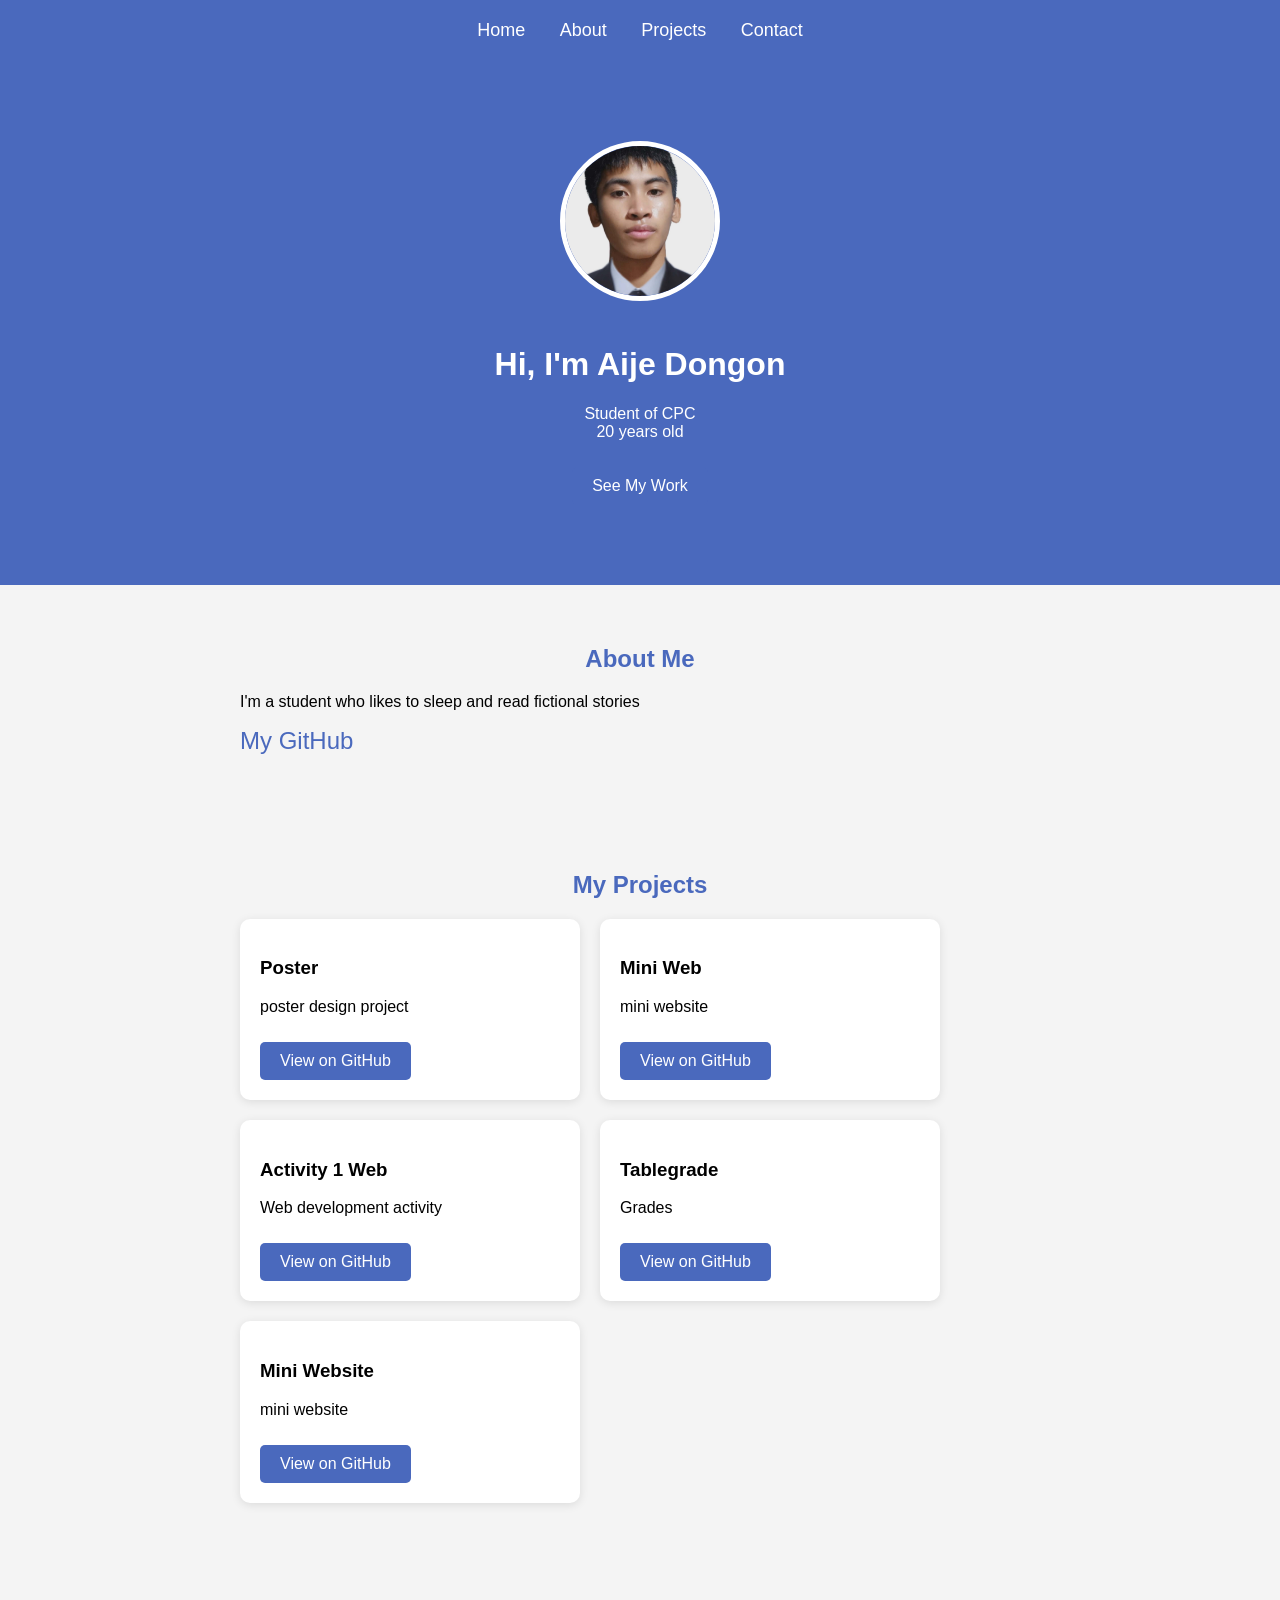
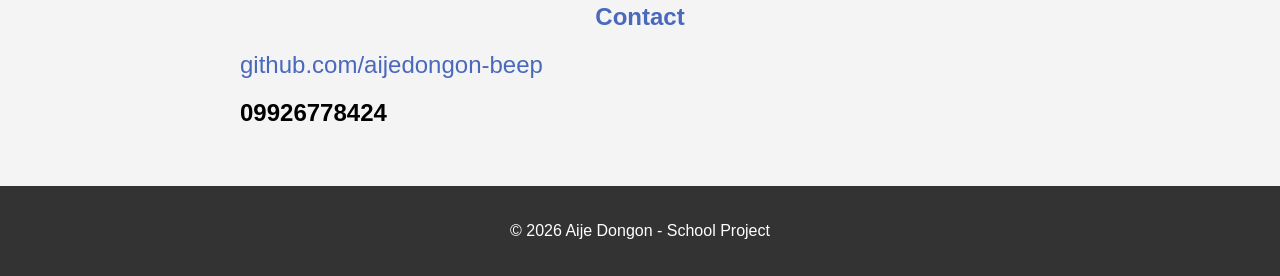
==== index.html @ 695c45ba "Add files via upload" ====
<!DOCTYPE html>
<html>
<head>
    <title>Aije Dongon - Portfolio</title>
    <link rel="stylesheet" href="style.css">
</head>
<body>

    <header>
        <nav>
            <a href="#home">Home</a>
            <a href="#about">About</a>
            <a href="#projects">Projects</a>
            <a href="#contact">Contact</a>
        </nav>
    </header>

    <div id="home" class="hero">
        <img src="pic.jpg" alt="Aije Dongon" class="profile-pic">
        <h1>Hi, I'm Aije Dongon</h1>
        <p>Student of CPC 
            <br>20 years old </p>
        <a href="#projects" class="btn">See My Work</a>
    </div>

    <section id="about">
        <h2>About Me</h2>
        <p>I'm a student who likes to sleep and read fictional stories</p>
        <p><a href="https://github.com/aijedongon-beep" target="_blank" class="github-link"> My GitHub</a></p>
    </section>

    <section id="projects">
        <h2>My Projects</h2>
        <div class="projects">
            <div class="project">
                <h3>Poster</h3>
                <p> poster design project</p>
                <a href="https://github.com/aijedongon-beep/Poster" target="_blank" class="btn">View on GitHub</a>
            </div>
            <div class="project">
                <h3>Mini Web</h3>
                <p> mini website</p>
                <a href="https://github.com/aijedongon-beep/Mini-Web" target="_blank" class="btn">View on GitHub</a>
            </div>
            <div class="project">
                <h3>Activity 1 Web</h3>
                <p>Web development activity</p>
                <a href="https://github.com/aijedongon-beep/ACTIVITY---1-WEB" target="_blank" class="btn">View on GitHub</a>
            </div>
            <div class="project">
                <h3>Tablegrade</h3>
                <p>Grades</p>
                <a href="https://github.com/aijedongon-beep/Tablegrade" target="_blank" class="btn">View on GitHub</a>
            </div>
            <div class="project">
                <h3>Mini Website</h3>
                <p>mini website</p>
                <a href="https://github.com/aijedongon-beep/MINI-WEBSITE" target="_blank" class="btn">View on GitHub</a>
            </div>
        </div>
    </section>

    <section id="contact">
        <h2>Contact</h2>
        <p><a href="https://github.com/aijedongon-beep" target="_blank" class="github-link"> github.com/aijedongon-beep</a>
        <br><h1>09926778424</h1></p>
    </section>

    <footer>
        <p>© 2026 Aije Dongon - School Project</p>
    </footer>

</body>
</html>
---- style.css ----
body {
    font-family: Arial;
    margin: 0;
    padding: 0;
    background: #f4f4f4;
}

header {
    background: #4a69bd;
    color: white;
    padding: 20px;
    text-align: center;
}

nav a {
    color: white;
    text-decoration: none;
    margin: 0 15px;
    font-size: 18px;
}

.hero {
    background: #4a69bd;
    color: white;
    text-align: center;
    padding: 80px 20px;
}

.profile-pic {
    width: 150px;
    height: 150px;
    border-radius: 50%;
    border: 5px solid white;
    margin-bottom: 20px;
    object-fit: cover;
}

section {
    padding: 40px 20px;
    max-width: 800px;
    margin: 0 auto;
}

h2 {
    color: #4a69bd;
    text-align: center;
}

.projects {
    display: flex;
    gap: 20px;
    flex-wrap: wrap;
}

.project {
    background: white;
    padding: 20px;
    border-radius: 10px;
    width: 300px;
    box-shadow: 0 2px 10px rgba(0,0,0,0.1);
}

.btn {
    background: #4a69bd;
    color: white;
    padding: 10px 20px;
    text-decoration: none;
    border-radius: 5px;
    display: inline-block;
    margin-top: 10px;
}

.btn:hover {
    background: #3b5aa0;
}

footer {
    background: #333;
    color: white;
    text-align: center;
    padding: 20px;
}

.github-link {
    font-size: 24px;
    color: #4a69bd;
    text-decoration: none;
}
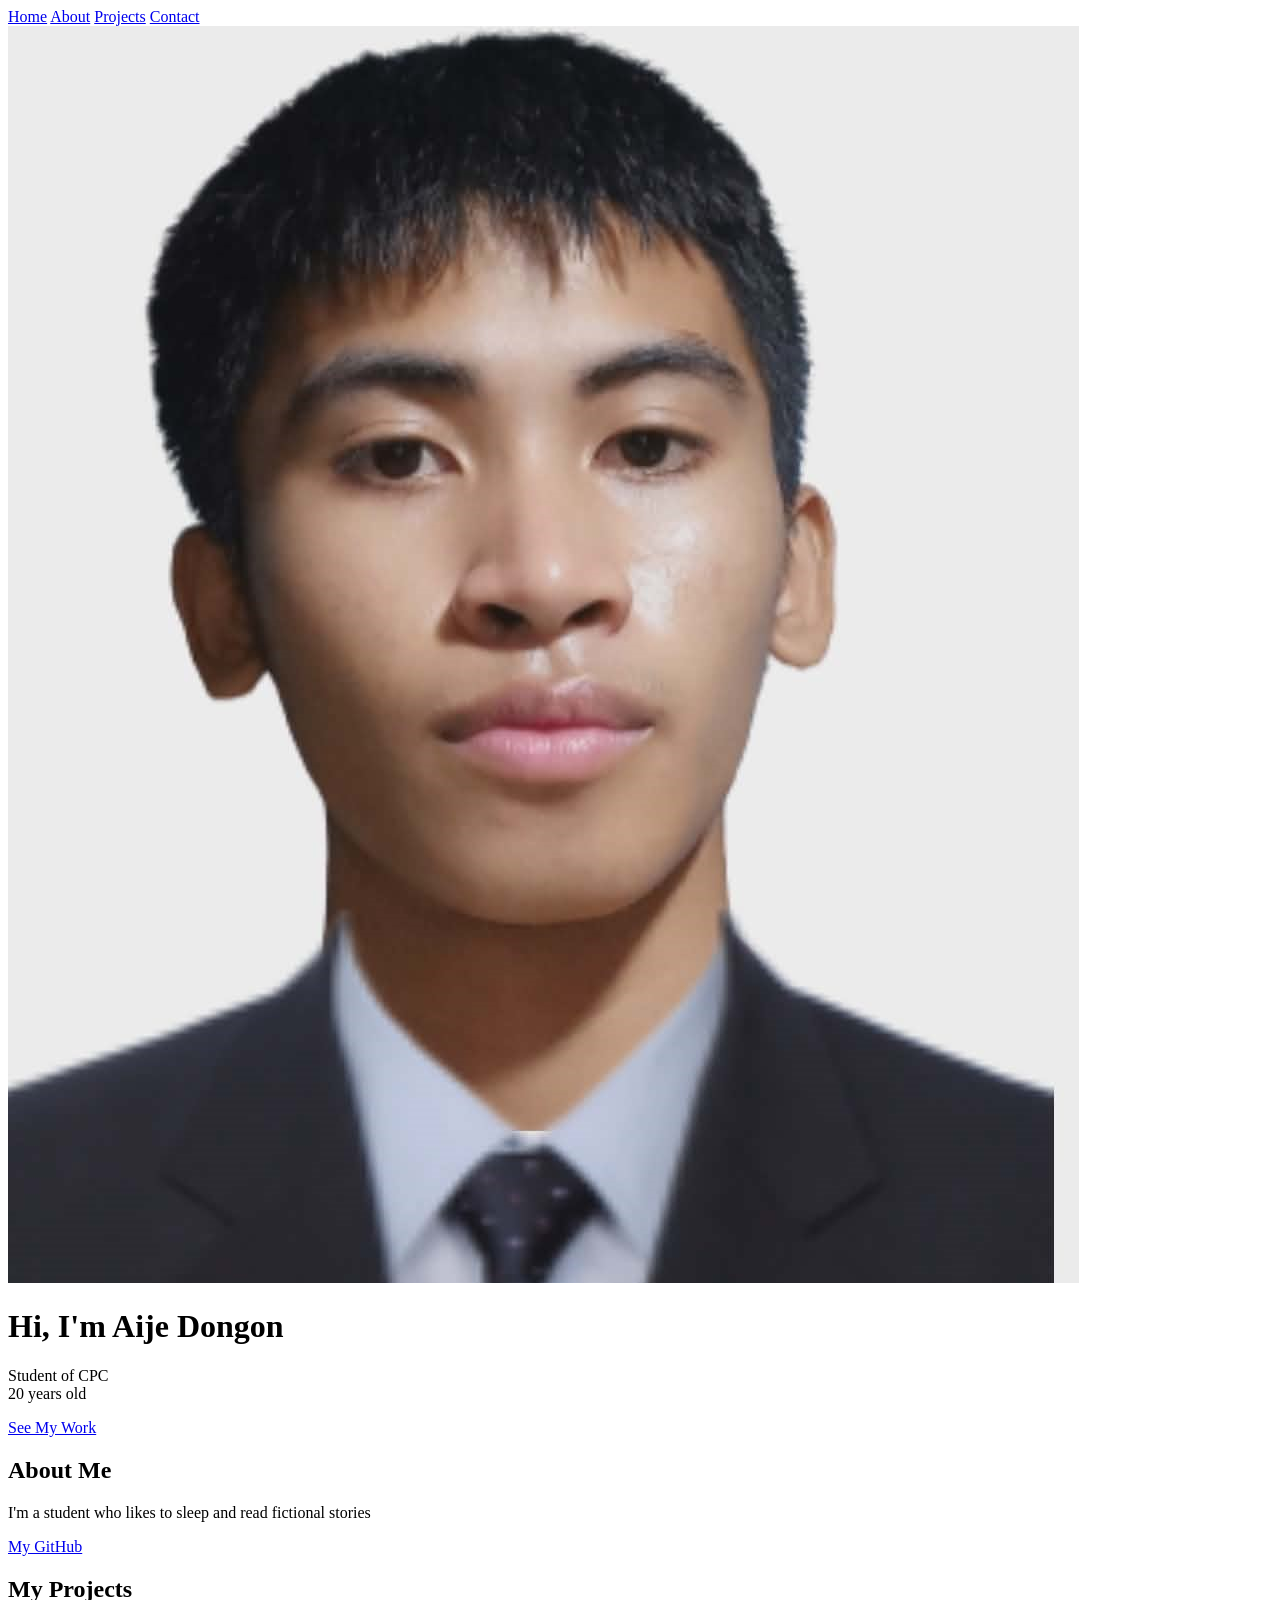
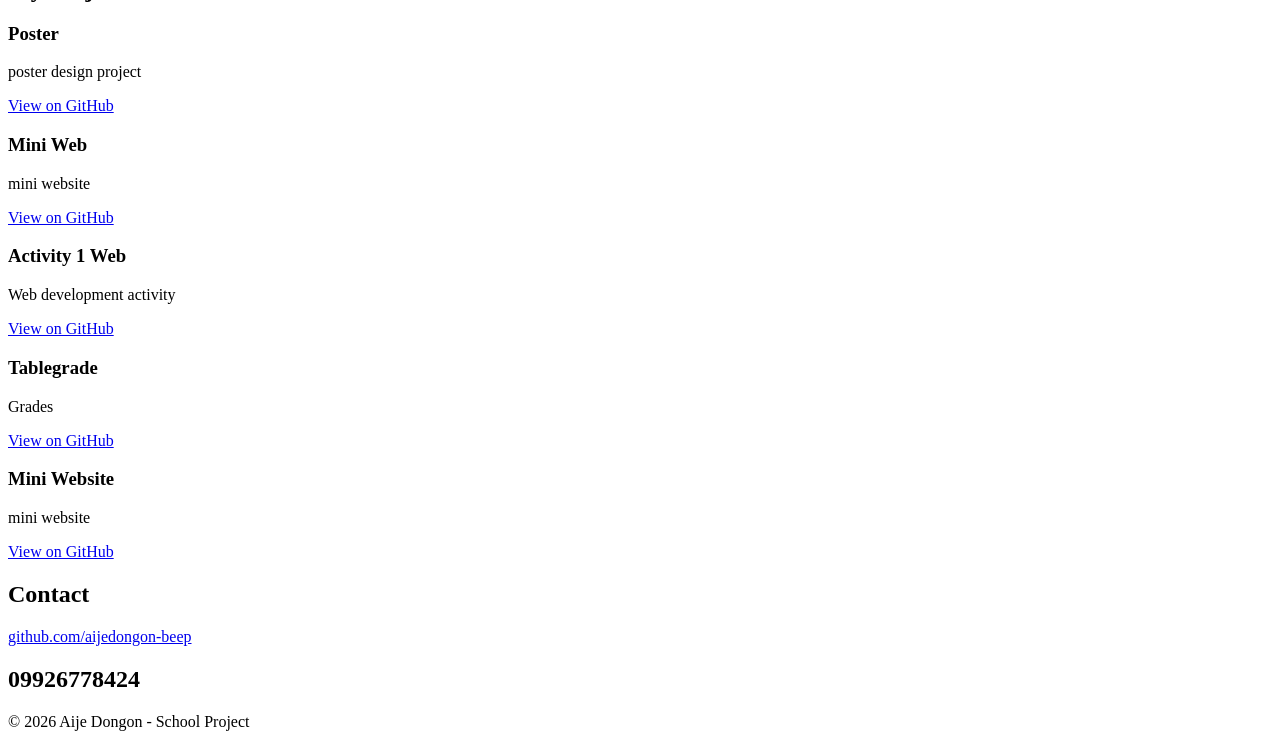
==== commit 67e72c2a: "Update index.html" ====
--- a/index.html
+++ b/index.html
@@ -1,6 +1,8 @@
 <!DOCTYPE html>
 <html>
 <head>
+    <meta charset="UTF-8">
+    <meta name="viewport" content="width=device-width, intial-scale=1.0>
     <title>Aije Dongon - Portfolio</title>
     <link rel="stylesheet" href="style.css">
 </head>
@@ -71,4 +73,4 @@
     </footer>
 
 </body>
-</html>+</html>
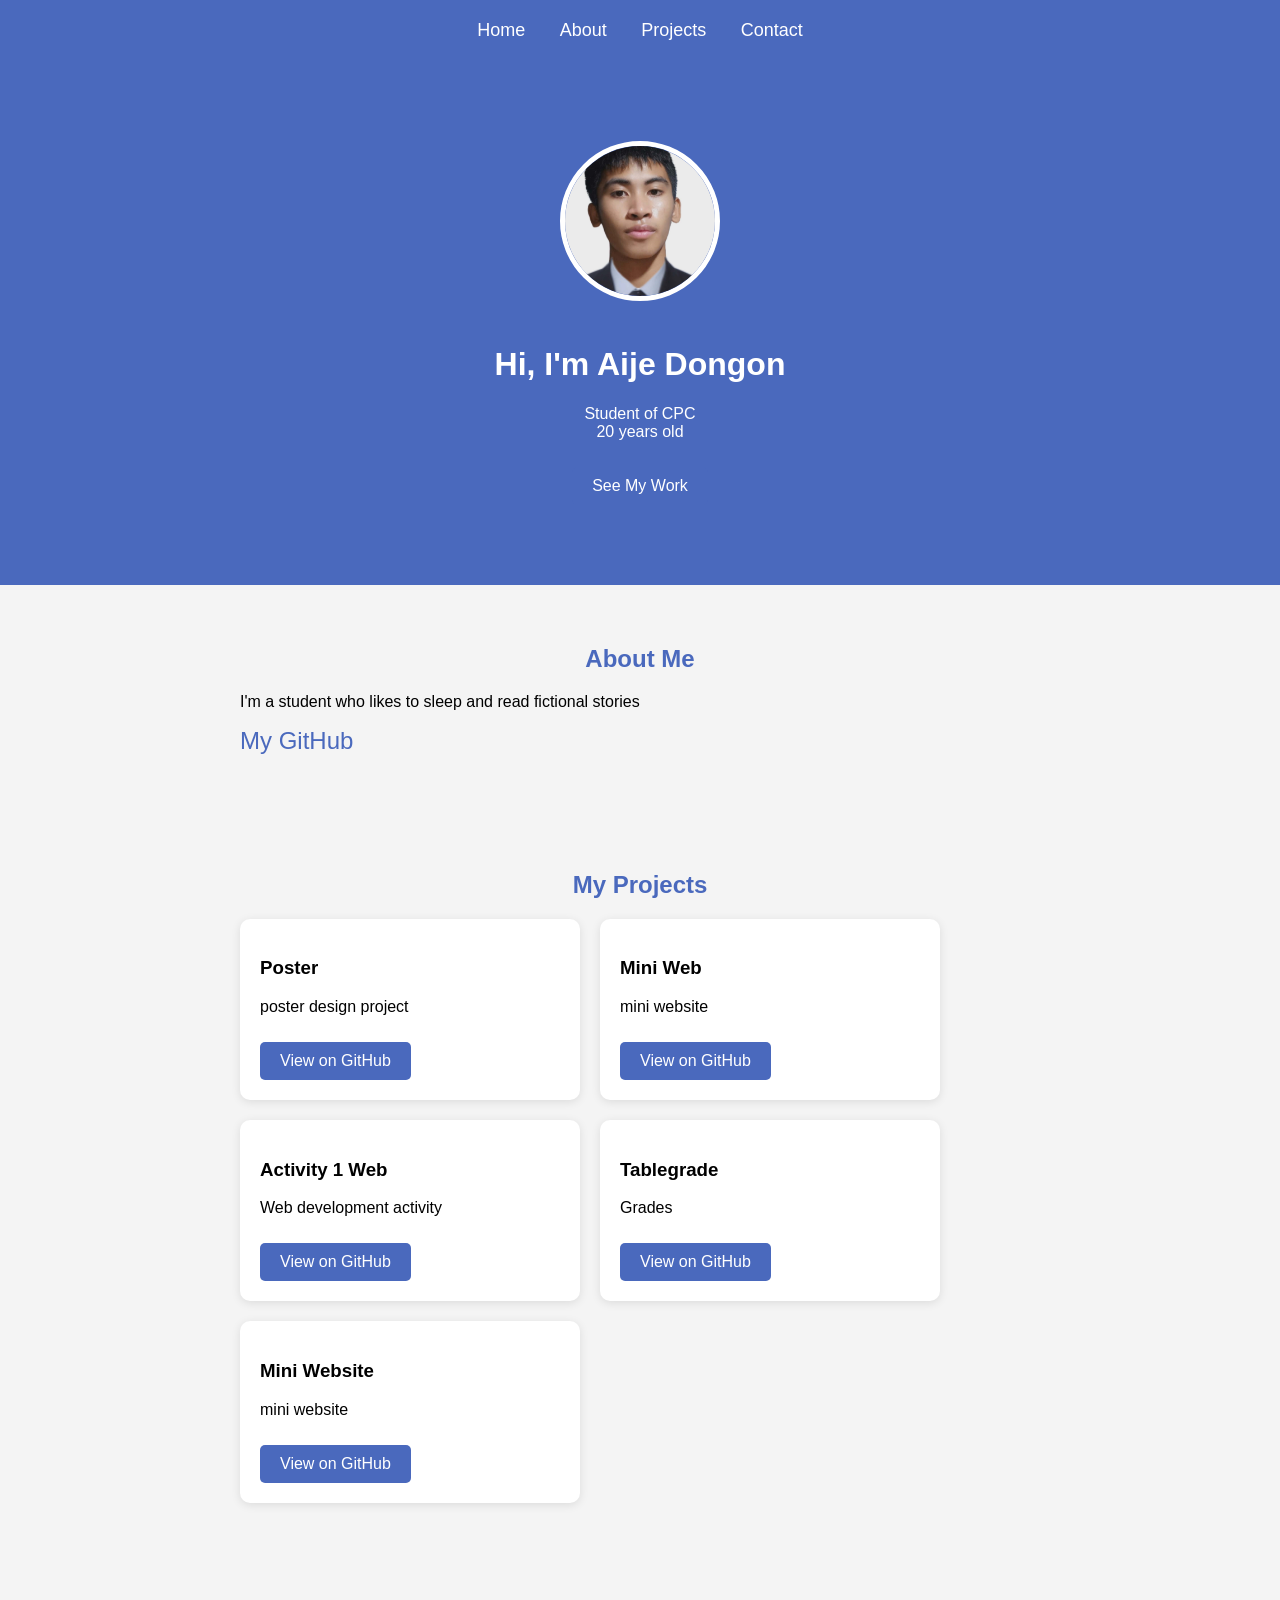
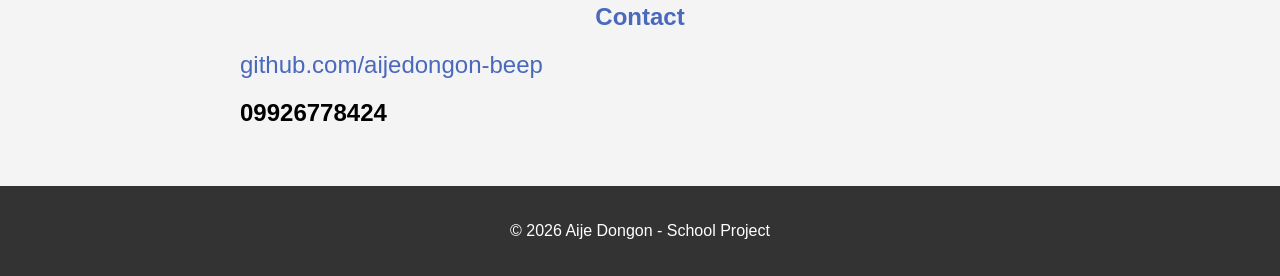
==== commit 32783900: "Update index.html" ====
--- a/index.html
+++ b/index.html
@@ -2,7 +2,7 @@
 <html>
 <head>
     <meta charset="UTF-8">
-    <meta name="viewport" content="width=device-width, intial-scale=1.0>
+    <meta name="viewport" content="width=device-width, intial-scale=1.0">
     <title>Aije Dongon - Portfolio</title>
     <link rel="stylesheet" href="style.css">
 </head>
